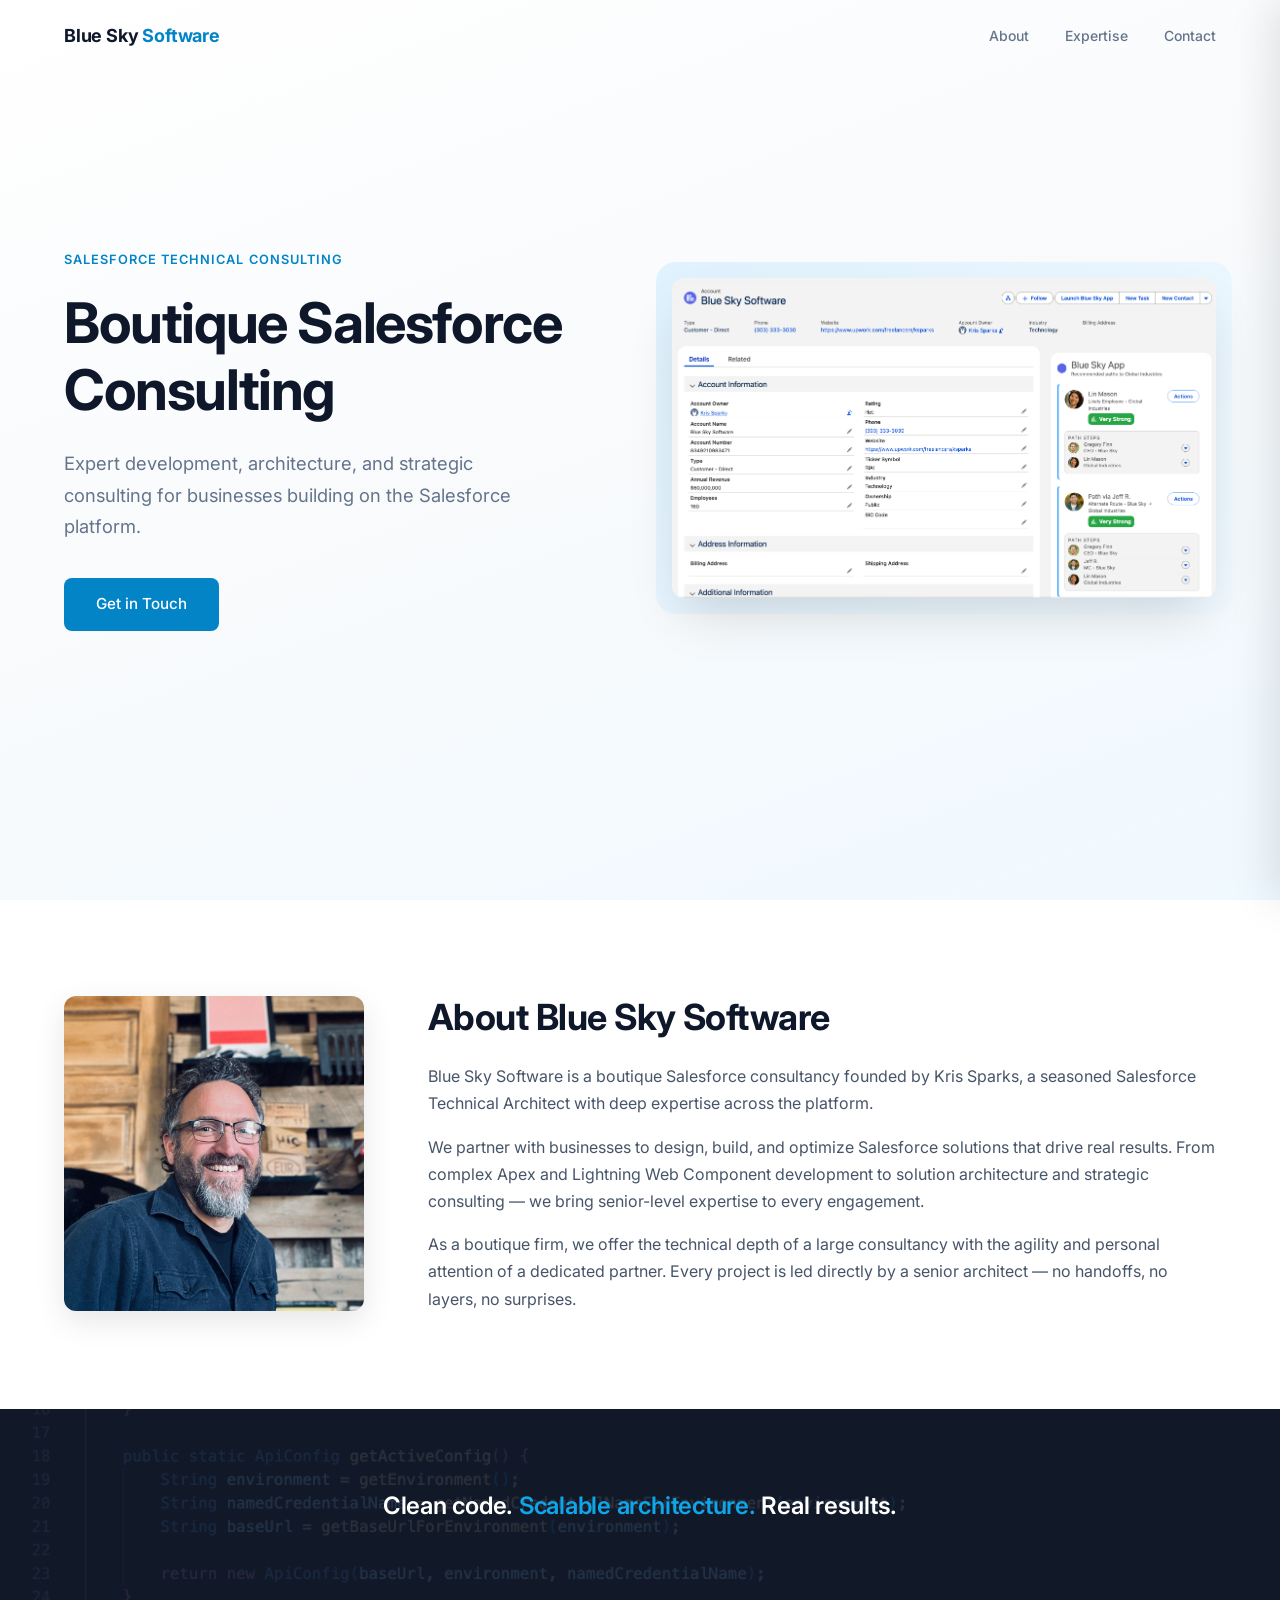
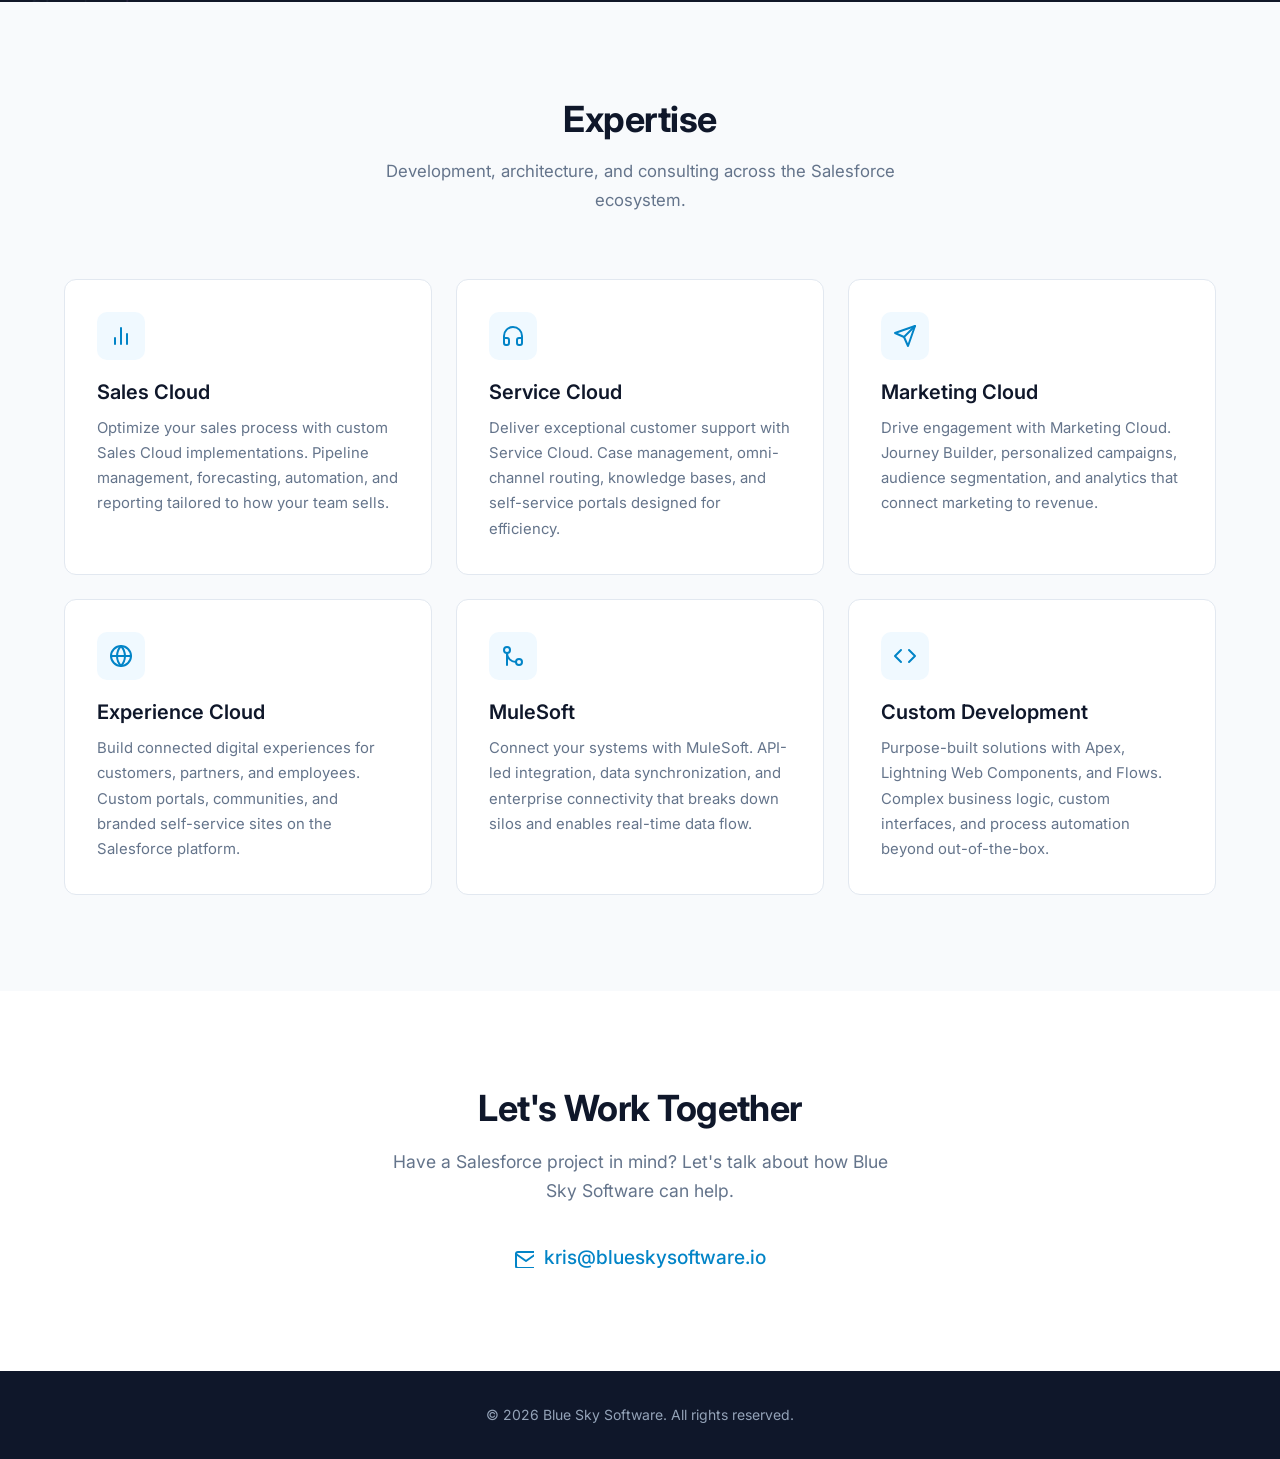
==== index.html @ ca23159e "Initial site — single-page Salesforce consulting site for GitHub Pages Co-Authored-By: Claude Opus 4" ====
<!DOCTYPE html>
<html lang="en">
<head>
  <meta charset="UTF-8">
  <meta name="viewport" content="width=device-width, initial-scale=1.0">
  <title>Blue Sky Software | Boutique Salesforce Consulting</title>
  <meta name="description" content="Blue Sky Software provides expert Salesforce development, architecture, and consulting. Specializing in Sales Cloud, Service Cloud, Marketing Cloud, Experience Cloud, and MuleSoft.">

  <!-- Open Graph -->
  <meta property="og:title" content="Blue Sky Software | Boutique Salesforce Consulting">
  <meta property="og:description" content="Expert Salesforce development, architecture, and consulting for the Salesforce platform.">
  <meta property="og:type" content="website">
  <meta property="og:url" content="https://blueskysoftware.io">

  <!-- Fonts -->
  <link rel="preconnect" href="https://fonts.googleapis.com">
  <link rel="preconnect" href="https://fonts.gstatic.com" crossorigin>
  <link href="https://fonts.googleapis.com/css2?family=Inter:wght@400;500;600;700&display=swap" rel="stylesheet">

  <!-- Styles -->
  <link rel="stylesheet" href="css/style.css">
</head>
<body>

  <!-- ===== NAVIGATION ===== -->
  <header class="site-header">
    <div class="nav-inner container">
      <a href="#" class="logo">Blue Sky <span>Software</span></a>
      <nav class="nav-links">
        <a href="#about">About</a>
        <a href="#services">Expertise</a>
        <a href="#contact">Contact</a>
      </nav>
      <button class="mobile-toggle" aria-label="Menu">
        <span></span>
        <span></span>
        <span></span>
      </button>
    </div>
  </header>

  <!-- Mobile Nav -->
  <div class="mobile-overlay"></div>
  <nav class="mobile-nav">
    <button class="mobile-nav-close" aria-label="Close menu">&times;</button>
    <a href="#about">About</a>
    <a href="#services">Expertise</a>
    <a href="#contact">Contact</a>
  </nav>

  <!-- ===== HERO ===== -->
  <section class="hero">
    <div class="container">
      <div class="hero-grid">
        <div class="hero-content">
          <span class="hero-label">Salesforce Technical Consulting</span>
          <h1>Boutique Salesforce Consulting</h1>
          <p>Expert development, architecture, and strategic consulting for businesses building on the Salesforce platform.</p>
          <a href="#contact" class="btn btn-primary">Get in Touch</a>
        </div>
        <div class="hero-image">
          <div class="hero-image-wrapper">
            <img src="images/lwc-app.png" alt="Custom Lightning Web Component built by Blue Sky Software" loading="eager">
          </div>
        </div>
      </div>
    </div>
  </section>

  <!-- ===== ABOUT ===== -->
  <section id="about" class="about">
    <div class="container">
      <div class="about-grid reveal">
        <div class="about-image">
          <img src="images/headshot.jpg" alt="Kris Sparks — Salesforce Technical Architect">
        </div>
        <div class="about-text">
          <h2>About Blue Sky Software</h2>
          <p>Blue Sky Software is a boutique Salesforce consultancy founded by Kris Sparks, a seasoned Salesforce Technical Architect with deep expertise across the platform.</p>
          <p>We partner with businesses to design, build, and optimize Salesforce solutions that drive real results. From complex Apex and Lightning Web Component development to solution architecture and strategic consulting — we bring senior-level expertise to every engagement.</p>
          <p>As a boutique firm, we offer the technical depth of a large consultancy with the agility and personal attention of a dedicated partner. Every project is led directly by a senior architect — no handoffs, no layers, no surprises.</p>
        </div>
      </div>
    </div>
  </section>

  <!-- ===== CODE STRIP ===== -->
  <section class="code-strip">
    <div class="container">
      <blockquote>Clean code. <span>Scalable architecture.</span> Real results.</blockquote>
    </div>
  </section>

  <!-- ===== SERVICES ===== -->
  <section id="services" class="services">
    <div class="container">
      <div class="section-header reveal">
        <h2>Expertise</h2>
        <p>Development, architecture, and consulting across the Salesforce ecosystem.</p>
      </div>
      <div class="services-grid">

        <!-- Sales Cloud -->
        <div class="service-card reveal">
          <div class="service-icon">
            <svg width="24" height="24" fill="none" stroke="currentColor" stroke-width="2" stroke-linecap="round" stroke-linejoin="round">
              <line x1="18" y1="20" x2="18" y2="10"></line>
              <line x1="12" y1="20" x2="12" y2="4"></line>
              <line x1="6" y1="20" x2="6" y2="14"></line>
            </svg>
          </div>
          <h3>Sales Cloud</h3>
          <p>Optimize your sales process with custom Sales Cloud implementations. Pipeline management, forecasting, automation, and reporting tailored to how your team sells.</p>
        </div>

        <!-- Service Cloud -->
        <div class="service-card reveal">
          <div class="service-icon">
            <svg width="24" height="24" fill="none" stroke="currentColor" stroke-width="2" stroke-linecap="round" stroke-linejoin="round">
              <path d="M3 18v-6a9 9 0 0 1 18 0v6"></path>
              <path d="M21 19a2 2 0 0 1-2 2h-1a2 2 0 0 1-2-2v-3a2 2 0 0 1 2-2h3zM3 19a2 2 0 0 0 2 2h1a2 2 0 0 0 2-2v-3a2 2 0 0 0-2-2H3z"></path>
            </svg>
          </div>
          <h3>Service Cloud</h3>
          <p>Deliver exceptional customer support with Service Cloud. Case management, omni-channel routing, knowledge bases, and self-service portals designed for efficiency.</p>
        </div>

        <!-- Marketing Cloud -->
        <div class="service-card reveal">
          <div class="service-icon">
            <svg width="24" height="24" fill="none" stroke="currentColor" stroke-width="2" stroke-linecap="round" stroke-linejoin="round">
              <line x1="22" y1="2" x2="11" y2="13"></line>
              <polygon points="22 2 15 22 11 13 2 9 22 2"></polygon>
            </svg>
          </div>
          <h3>Marketing Cloud</h3>
          <p>Drive engagement with Marketing Cloud. Journey Builder, personalized campaigns, audience segmentation, and analytics that connect marketing to revenue.</p>
        </div>

        <!-- Experience Cloud -->
        <div class="service-card reveal">
          <div class="service-icon">
            <svg width="24" height="24" fill="none" stroke="currentColor" stroke-width="2" stroke-linecap="round" stroke-linejoin="round">
              <circle cx="12" cy="12" r="10"></circle>
              <line x1="2" y1="12" x2="22" y2="12"></line>
              <path d="M12 2a15.3 15.3 0 0 1 4 10 15.3 15.3 0 0 1-4 10 15.3 15.3 0 0 1-4-10 15.3 15.3 0 0 1 4-10z"></path>
            </svg>
          </div>
          <h3>Experience Cloud</h3>
          <p>Build connected digital experiences for customers, partners, and employees. Custom portals, communities, and branded self-service sites on the Salesforce platform.</p>
        </div>

        <!-- MuleSoft -->
        <div class="service-card reveal">
          <div class="service-icon">
            <svg width="24" height="24" fill="none" stroke="currentColor" stroke-width="2" stroke-linecap="round" stroke-linejoin="round">
              <circle cx="18" cy="18" r="3"></circle>
              <circle cx="6" cy="6" r="3"></circle>
              <path d="M6 21V9a9 9 0 0 0 9 9"></path>
            </svg>
          </div>
          <h3>MuleSoft</h3>
          <p>Connect your systems with MuleSoft. API-led integration, data synchronization, and enterprise connectivity that breaks down silos and enables real-time data flow.</p>
        </div>

        <!-- Custom Development -->
        <div class="service-card reveal">
          <div class="service-icon">
            <svg width="24" height="24" fill="none" stroke="currentColor" stroke-width="2" stroke-linecap="round" stroke-linejoin="round">
              <polyline points="16 18 22 12 16 6"></polyline>
              <polyline points="8 6 2 12 8 18"></polyline>
            </svg>
          </div>
          <h3>Custom Development</h3>
          <p>Purpose-built solutions with Apex, Lightning Web Components, and Flows. Complex business logic, custom interfaces, and process automation beyond out-of-the-box.</p>
        </div>

      </div>
    </div>
  </section>

  <!-- ===== CONTACT ===== -->
  <section id="contact" class="contact">
    <div class="container">
      <div class="reveal">
        <h2>Let's Work Together</h2>
        <p class="contact-subtitle">Have a Salesforce project in mind? Let's talk about how Blue Sky Software can help.</p>
        <a href="#" class="email-link" id="email-link">
          <svg width="20" height="20" fill="none" stroke="currentColor" stroke-width="2" stroke-linecap="round" stroke-linejoin="round">
            <path d="M4 4h16c1.1 0 2 .9 2 2v12c0 1.1-.9 2-2 2H4c-1.1 0-2-.9-2-2V6c0-1.1.9-2 2-2z"></path>
            <polyline points="22,6 12,13 2,6"></polyline>
          </svg>
          <span>Loading...</span>
        </a>
      </div>
    </div>
  </section>

  <!-- ===== FOOTER ===== -->
  <footer class="site-footer">
    <div class="container">
      <p>&copy; 2026 Blue Sky Software. All rights reserved.</p>
    </div>
  </footer>

  <!-- ===== SCRIPTS ===== -->
  <script>
    // Email obfuscation — renders via JS so bots can't scrape it from HTML source
    (function () {
      var el = document.getElementById('email-link');
      var u = 'kris';
      var d = 'blueskysoftware.io';
      var addr = u + '@' + d;
      el.href = 'mailto:' + addr;
      el.querySelector('span').textContent = addr;
    })();

    // Nav scroll behavior — transparent on top, solid on scroll
    var header = document.querySelector('.site-header');

    function updateNav() {
      if (window.scrollY > 50) {
        header.classList.add('scrolled');
      } else {
        header.classList.remove('scrolled');
      }
    }

    window.addEventListener('scroll', updateNav, { passive: true });
    updateNav();

    // Mobile menu
    var mobileToggle = document.querySelector('.mobile-toggle');
    var mobileNav = document.querySelector('.mobile-nav');
    var mobileOverlay = document.querySelector('.mobile-overlay');
    var mobileClose = document.querySelector('.mobile-nav-close');

    function openMenu() {
      mobileNav.classList.add('active');
      mobileOverlay.classList.add('active');
      document.body.style.overflow = 'hidden';
    }

    function closeMenu() {
      mobileNav.classList.remove('active');
      mobileOverlay.classList.remove('active');
      document.body.style.overflow = '';
    }

    mobileToggle.addEventListener('click', openMenu);
    mobileOverlay.addEventListener('click', closeMenu);
    mobileClose.addEventListener('click', closeMenu);
    mobileNav.querySelectorAll('a').forEach(function (link) {
      link.addEventListener('click', closeMenu);
    });

    // Scroll reveal — fades elements in as they enter the viewport
    var reveals = document.querySelectorAll('.reveal');

    var observer = new IntersectionObserver(function (entries) {
      entries.forEach(function (entry) {
        if (entry.isIntersecting) {
          entry.target.classList.add('visible');
          observer.unobserve(entry.target);
        }
      });
    }, {
      threshold: 0.15,
      rootMargin: '0px 0px -50px 0px'
    });

    reveals.forEach(function (el) {
      observer.observe(el);
    });
  </script>

</body>
</html>
---- css/style.css ----
/* =========================================
   Blue Sky Software
   ========================================= */

/* ----- Reset & Base ----- */
*,
*::before,
*::after {
  box-sizing: border-box;
  margin: 0;
  padding: 0;
}

html {
  scroll-behavior: smooth;
  -webkit-font-smoothing: antialiased;
  -moz-osx-font-smoothing: grayscale;
}

body {
  font-family: 'Inter', -apple-system, BlinkMacSystemFont, 'Segoe UI', sans-serif;
  color: var(--slate-700);
  line-height: 1.6;
  overflow-x: hidden;
}

img {
  max-width: 100%;
  height: auto;
  display: block;
}

a {
  text-decoration: none;
  color: inherit;
}

ul {
  list-style: none;
}

/* ----- Custom Properties ----- */
:root {
  --blue-50: #f0f9ff;
  --blue-100: #e0f2fe;
  --blue-200: #bae6fd;
  --blue-500: #0ea5e9;
  --blue-600: #0284c7;
  --blue-700: #0369a1;
  --slate-50: #f8fafc;
  --slate-100: #f1f5f9;
  --slate-200: #e2e8f0;
  --slate-300: #cbd5e1;
  --slate-400: #94a3b8;
  --slate-500: #64748b;
  --slate-600: #475569;
  --slate-700: #334155;
  --slate-800: #1e293b;
  --slate-900: #0f172a;
  --slate-950: #020617;
}

/* ----- Typography ----- */
h1, h2, h3, h4 {
  color: var(--slate-900);
  line-height: 1.2;
  font-weight: 700;
}

h1 {
  font-size: 3.5rem;
  letter-spacing: -0.025em;
}

h2 {
  font-size: 2.25rem;
  letter-spacing: -0.015em;
}

h3 {
  font-size: 1.25rem;
  font-weight: 600;
}

p {
  line-height: 1.7;
}

/* ----- Layout ----- */
.container {
  max-width: 1200px;
  margin: 0 auto;
  padding: 0 24px;
}

section {
  padding: 96px 0;
}

/* ----- Button ----- */
.btn {
  display: inline-block;
  padding: 14px 32px;
  border-radius: 8px;
  font-size: 0.95rem;
  font-weight: 500;
  font-family: inherit;
  cursor: pointer;
  border: none;
  transition: all 0.2s ease;
}

.btn-primary {
  background: var(--blue-600);
  color: #fff;
}

.btn-primary:hover {
  background: var(--blue-700);
  transform: translateY(-1px);
  box-shadow: 0 4px 14px rgba(2, 132, 199, 0.35);
}

/* =========================================
   NAVIGATION
   ========================================= */
.site-header {
  position: fixed;
  top: 0;
  left: 0;
  right: 0;
  z-index: 100;
  transition: background 0.3s ease, box-shadow 0.3s ease;
}

.site-header.scrolled {
  background: rgba(255, 255, 255, 0.95);
  backdrop-filter: blur(12px);
  -webkit-backdrop-filter: blur(12px);
  box-shadow: 0 1px 3px rgba(0, 0, 0, 0.08);
}

.nav-inner {
  display: flex;
  align-items: center;
  justify-content: space-between;
  height: 72px;
}

.logo {
  font-size: 1.125rem;
  font-weight: 700;
  color: var(--slate-900);
  letter-spacing: -0.01em;
}

.logo span {
  color: var(--blue-600);
}

.nav-links {
  display: flex;
  align-items: center;
  gap: 36px;
}

.nav-links a {
  font-size: 0.875rem;
  font-weight: 500;
  color: var(--slate-500);
  transition: color 0.2s;
}

.nav-links a:hover {
  color: var(--blue-600);
}

/* Mobile Nav Toggle */
.mobile-toggle {
  display: none;
  background: none;
  border: none;
  cursor: pointer;
  padding: 8px;
  flex-direction: column;
  gap: 5px;
}

.mobile-toggle span {
  display: block;
  width: 22px;
  height: 2px;
  background: var(--slate-700);
  border-radius: 2px;
  transition: all 0.3s ease;
}

/* Mobile Nav Panel */
.mobile-nav {
  position: fixed;
  top: 0;
  right: 0;
  bottom: 0;
  width: 280px;
  background: #fff;
  box-shadow: -10px 0 40px rgba(0, 0, 0, 0.1);
  transform: translateX(100%);
  transition: transform 0.3s ease;
  z-index: 201;
  padding: 80px 32px 32px;
}

.mobile-nav.active {
  transform: translateX(0);
}

.mobile-nav a {
  display: block;
  padding: 16px 0;
  font-size: 1.1rem;
  font-weight: 500;
  color: var(--slate-700);
  border-bottom: 1px solid var(--slate-100);
}

.mobile-nav a:hover {
  color: var(--blue-600);
}

.mobile-overlay {
  position: fixed;
  inset: 0;
  background: rgba(0, 0, 0, 0.25);
  opacity: 0;
  visibility: hidden;
  transition: all 0.3s ease;
  z-index: 200;
}

.mobile-overlay.active {
  opacity: 1;
  visibility: visible;
}

.mobile-nav-close {
  position: absolute;
  top: 24px;
  right: 24px;
  background: none;
  border: none;
  cursor: pointer;
  padding: 8px;
  color: var(--slate-400);
  font-size: 1.5rem;
  line-height: 1;
}

/* =========================================
   HERO
   ========================================= */
.hero {
  min-height: 100vh;
  display: flex;
  align-items: center;
  padding-top: 72px;
  background: linear-gradient(160deg, #ffffff 0%, var(--slate-50) 50%, var(--blue-50) 100%);
  overflow: hidden;
}

.hero-grid {
  display: grid;
  grid-template-columns: 1fr 1fr;
  gap: 64px;
  align-items: center;
}

.hero-content {
  animation: fadeInUp 0.8s ease-out;
}

.hero-label {
  display: inline-block;
  font-size: 0.8rem;
  font-weight: 600;
  letter-spacing: 0.08em;
  text-transform: uppercase;
  color: var(--blue-600);
  margin-bottom: 20px;
}

.hero h1 {
  margin-bottom: 24px;
}

.hero p {
  font-size: 1.15rem;
  color: var(--slate-500);
  max-width: 480px;
  margin-bottom: 36px;
}

.hero-image {
  animation: fadeInUp 0.8s ease-out 0.15s both;
}

.hero-image-wrapper {
  position: relative;
}

.hero-image-wrapper::before {
  content: '';
  position: absolute;
  top: -16px;
  right: -16px;
  bottom: -16px;
  left: -16px;
  background: linear-gradient(135deg, var(--blue-100) 0%, var(--blue-50) 100%);
  border-radius: 20px;
  z-index: 0;
}

.hero-image-wrapper img {
  position: relative;
  z-index: 1;
  border-radius: 12px;
  box-shadow: 0 25px 50px -12px rgba(0, 0, 0, 0.15);
}

/* =========================================
   ABOUT
   ========================================= */
.about {
  background: #fff;
}

.about-grid {
  display: grid;
  grid-template-columns: 300px 1fr;
  gap: 64px;
  align-items: start;
}

.about-image img {
  border-radius: 12px;
  box-shadow: 0 10px 30px rgba(0, 0, 0, 0.1);
}

.about-text h2 {
  margin-bottom: 24px;
}

.about-text p {
  color: var(--slate-600);
  margin-bottom: 16px;
}

.about-text p:last-child {
  margin-bottom: 0;
}

/* =========================================
   CODE STRIP
   ========================================= */
.code-strip {
  position: relative;
  padding: 80px 0;
  background: var(--slate-900) url('../images/apex-code.png') left 30%/cover no-repeat;
  overflow: hidden;
}

.code-strip::before {
  content: '';
  position: absolute;
  inset: 0;
  background: rgba(15, 23, 42, 0.87);
}

.code-strip .container {
  position: relative;
  z-index: 1;
  text-align: center;
}

.code-strip blockquote {
  color: #fff;
  font-size: 1.5rem;
  font-weight: 600;
  letter-spacing: -0.01em;
  line-height: 1.4;
}

.code-strip blockquote span {
  color: var(--blue-500);
}

/* =========================================
   SERVICES
   ========================================= */
.services {
  background: var(--slate-50);
}

.section-header {
  text-align: center;
  max-width: 600px;
  margin: 0 auto 64px;
}

.section-header h2 {
  margin-bottom: 16px;
}

.section-header p {
  color: var(--slate-500);
  font-size: 1.05rem;
}

.services-grid {
  display: grid;
  grid-template-columns: repeat(3, 1fr);
  gap: 24px;
}

.service-card {
  background: #fff;
  padding: 32px;
  border-radius: 12px;
  border: 1px solid var(--slate-200);
  transition: all 0.25s ease;
}

.service-card:hover {
  border-color: var(--blue-200);
  box-shadow: 0 10px 30px rgba(0, 0, 0, 0.06);
  transform: translateY(-3px);
}

.service-icon {
  width: 48px;
  height: 48px;
  border-radius: 10px;
  display: flex;
  align-items: center;
  justify-content: center;
  background: var(--blue-50);
  color: var(--blue-600);
  margin-bottom: 20px;
}

.service-card h3 {
  margin-bottom: 12px;
}

.service-card p {
  color: var(--slate-500);
  font-size: 0.93rem;
  line-height: 1.7;
}

/* Service card stagger animation */
.services-grid .service-card:nth-child(1) { transition-delay: 0ms; }
.services-grid .service-card:nth-child(2) { transition-delay: 80ms; }
.services-grid .service-card:nth-child(3) { transition-delay: 160ms; }
.services-grid .service-card:nth-child(4) { transition-delay: 240ms; }
.services-grid .service-card:nth-child(5) { transition-delay: 320ms; }
.services-grid .service-card:nth-child(6) { transition-delay: 400ms; }

/* =========================================
   CONTACT
   ========================================= */
.contact {
  background: #fff;
  text-align: center;
}

.contact h2 {
  margin-bottom: 16px;
}

.contact-subtitle {
  color: var(--slate-500);
  font-size: 1.1rem;
  max-width: 500px;
  margin: 0 auto 36px;
}

.email-link {
  display: inline-flex;
  align-items: center;
  gap: 10px;
  font-size: 1.2rem;
  font-weight: 500;
  color: var(--blue-600);
  transition: color 0.2s;
}

.email-link:hover {
  color: var(--blue-700);
}

.email-link svg {
  flex-shrink: 0;
}

/* =========================================
   FOOTER
   ========================================= */
.site-footer {
  background: var(--slate-900);
  color: var(--slate-400);
  padding: 32px 0;
  text-align: center;
  font-size: 0.875rem;
}

/* =========================================
   ANIMATIONS
   ========================================= */
@keyframes fadeInUp {
  from {
    opacity: 0;
    transform: translateY(30px);
  }
  to {
    opacity: 1;
    transform: translateY(0);
  }
}

.reveal {
  opacity: 0;
  transform: translateY(24px);
  transition: opacity 0.7s ease, transform 0.7s ease;
}

.reveal.visible {
  opacity: 1;
  transform: translateY(0);
}

/* =========================================
   RESPONSIVE
   ========================================= */
@media (max-width: 1024px) {
  h1 {
    font-size: 2.75rem;
  }

  .hero-grid {
    grid-template-columns: 1fr;
    text-align: center;
    gap: 48px;
  }

  .hero p {
    margin-left: auto;
    margin-right: auto;
  }

  .hero-image {
    max-width: 560px;
    margin: 0 auto;
  }

  .about-grid {
    grid-template-columns: 1fr;
    text-align: center;
    gap: 40px;
  }

  .about-image {
    max-width: 280px;
    margin: 0 auto;
  }

  .services-grid {
    grid-template-columns: repeat(2, 1fr);
  }
}

@media (max-width: 768px) {
  h1 {
    font-size: 2.25rem;
  }

  h2 {
    font-size: 1.75rem;
  }

  section {
    padding: 64px 0;
  }

  .nav-links {
    display: none;
  }

  .mobile-toggle {
    display: flex;
  }

  .hero {
    min-height: auto;
    padding-top: 120px;
    padding-bottom: 64px;
  }

  .hero-grid {
    gap: 40px;
  }

  .services-grid {
    grid-template-columns: 1fr;
  }

  .code-strip {
    padding: 56px 0;
  }

  .code-strip blockquote {
    font-size: 1.2rem;
  }
}

@media (max-width: 480px) {
  h1 {
    font-size: 1.875rem;
  }

  .container {
    padding: 0 16px;
  }

  .service-card {
    padding: 24px;
  }
}
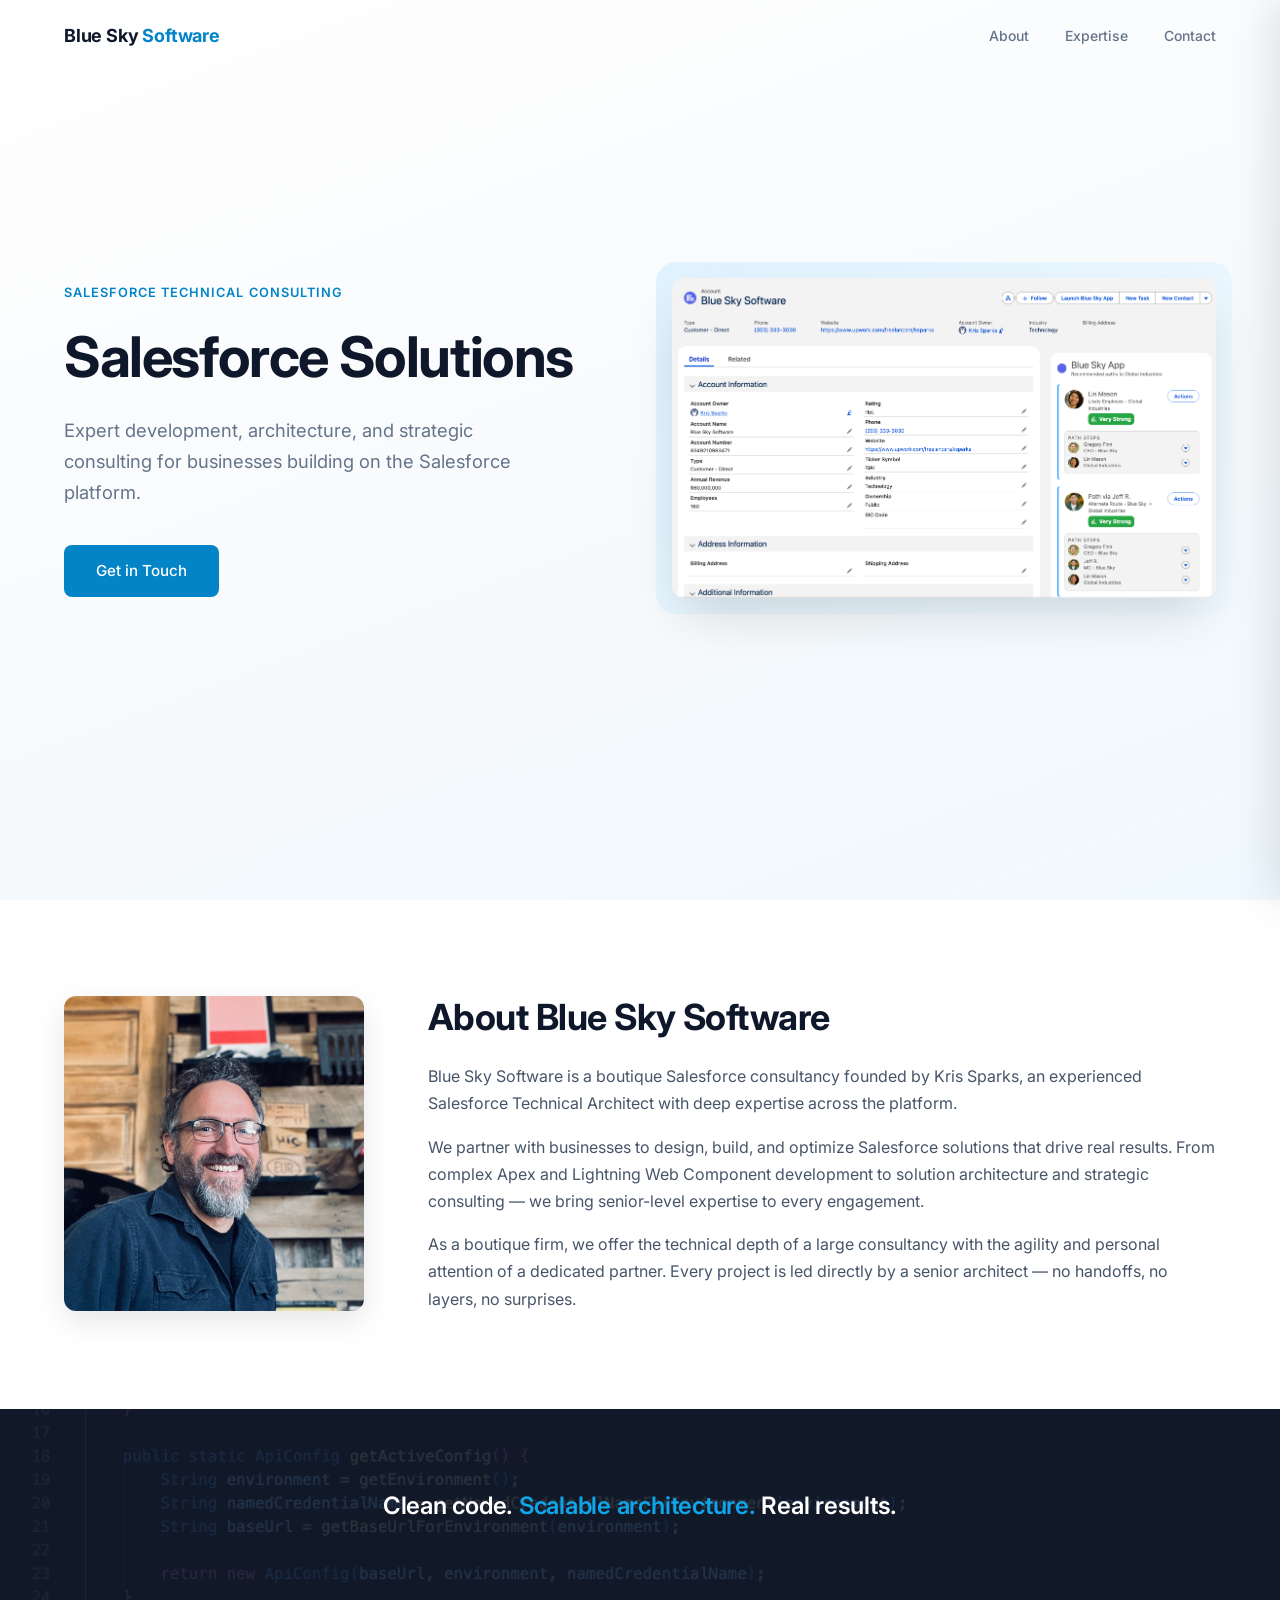
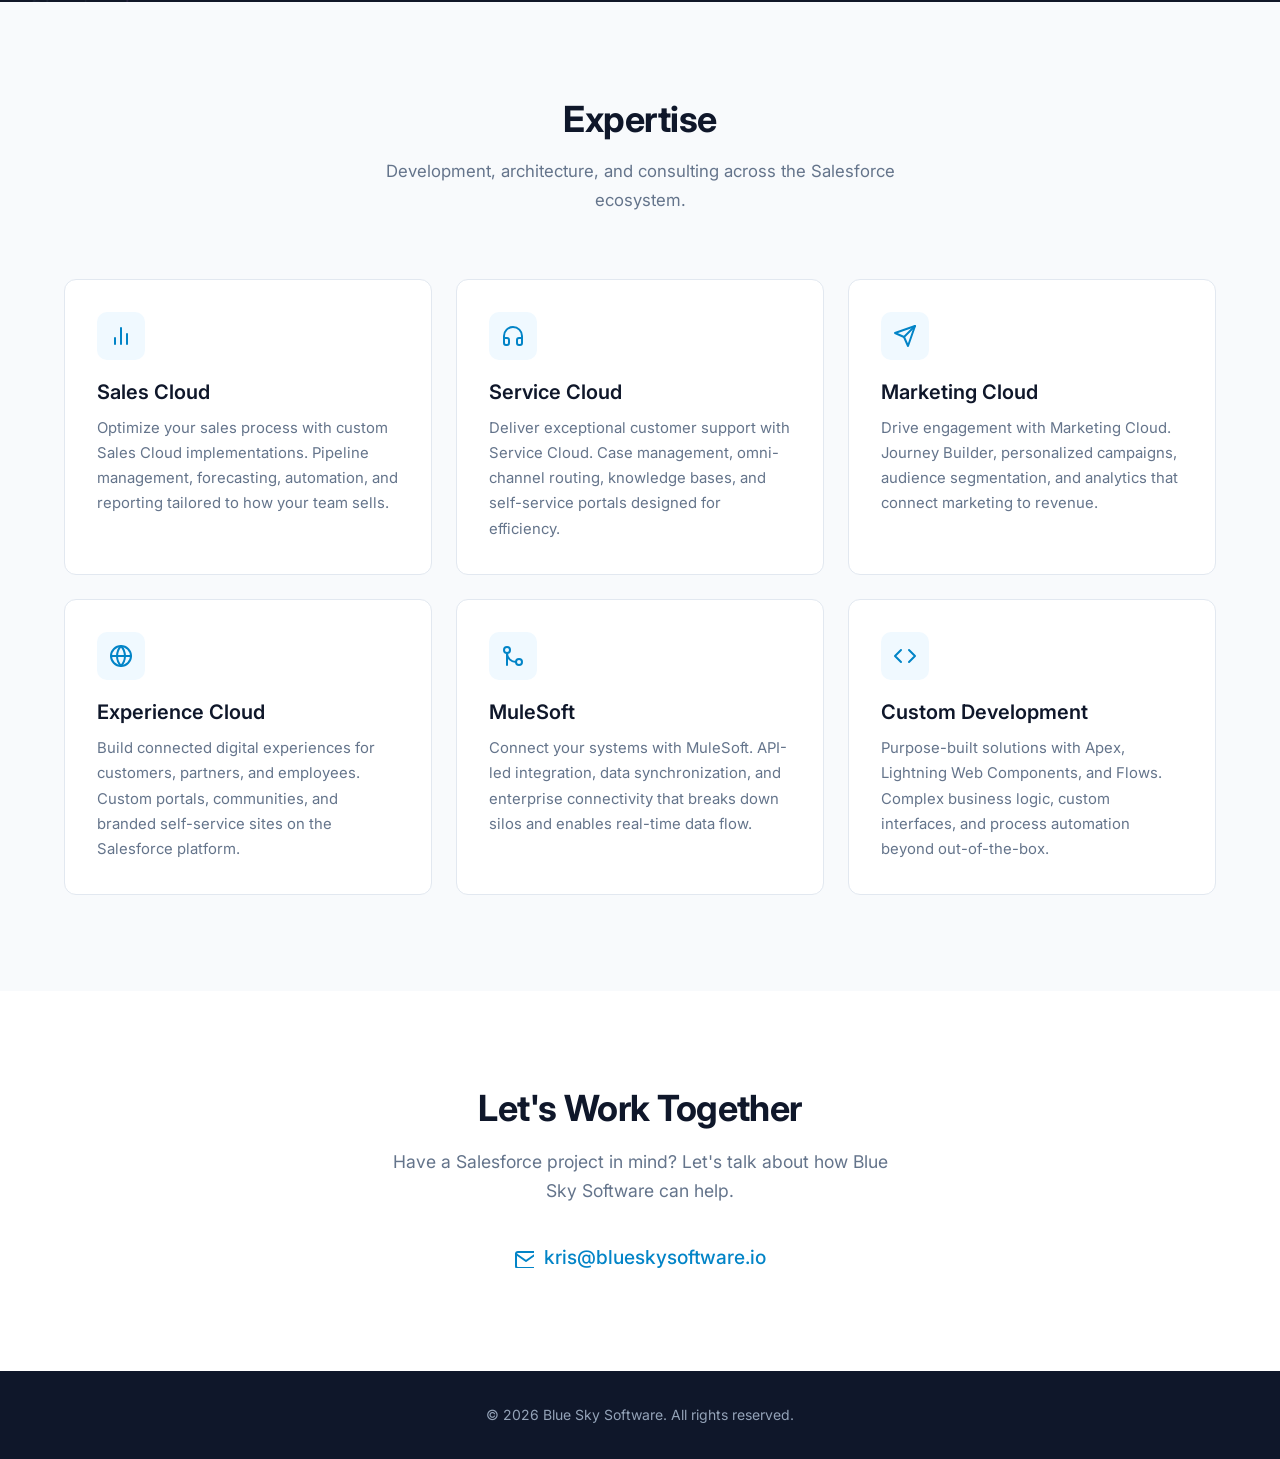
==== commit cd5b1cc3: "Update hero headline and replace seasoned with experienced Co-Authored-By: Claude Opus 4.6 <noreply@" ====
--- a/index.html
+++ b/index.html
@@ -54,7 +54,7 @@
       <div class="hero-grid">
         <div class="hero-content">
           <span class="hero-label">Salesforce Technical Consulting</span>
-          <h1>Boutique Salesforce Consulting</h1>
+          <h1>Salesforce Solutions</h1>
           <p>Expert development, architecture, and strategic consulting for businesses building on the Salesforce platform.</p>
           <a href="#contact" class="btn btn-primary">Get in Touch</a>
         </div>
@@ -76,7 +76,7 @@
         </div>
         <div class="about-text">
           <h2>About Blue Sky Software</h2>
-          <p>Blue Sky Software is a boutique Salesforce consultancy founded by Kris Sparks, a seasoned Salesforce Technical Architect with deep expertise across the platform.</p>
+          <p>Blue Sky Software is a boutique Salesforce consultancy founded by Kris Sparks, an experienced Salesforce Technical Architect with deep expertise across the platform.</p>
           <p>We partner with businesses to design, build, and optimize Salesforce solutions that drive real results. From complex Apex and Lightning Web Component development to solution architecture and strategic consulting — we bring senior-level expertise to every engagement.</p>
           <p>As a boutique firm, we offer the technical depth of a large consultancy with the agility and personal attention of a dedicated partner. Every project is led directly by a senior architect — no handoffs, no layers, no surprises.</p>
         </div>
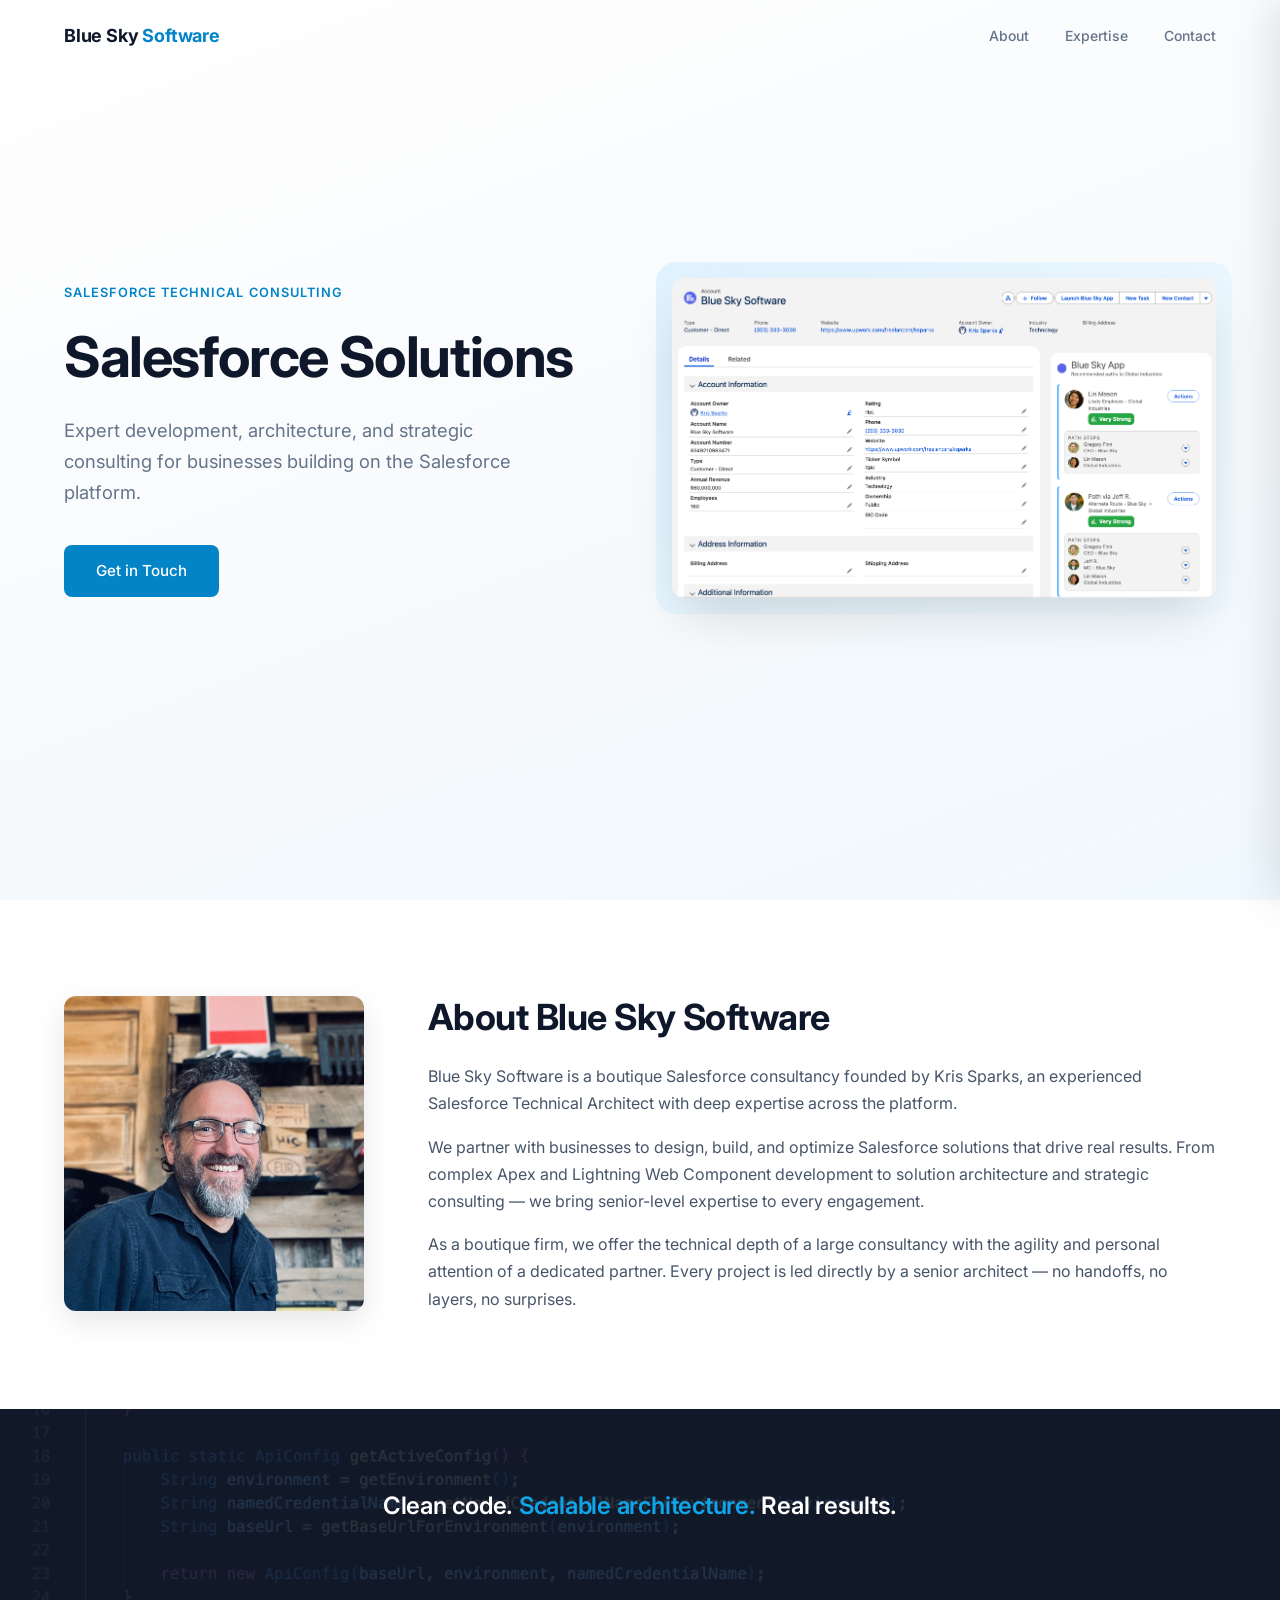
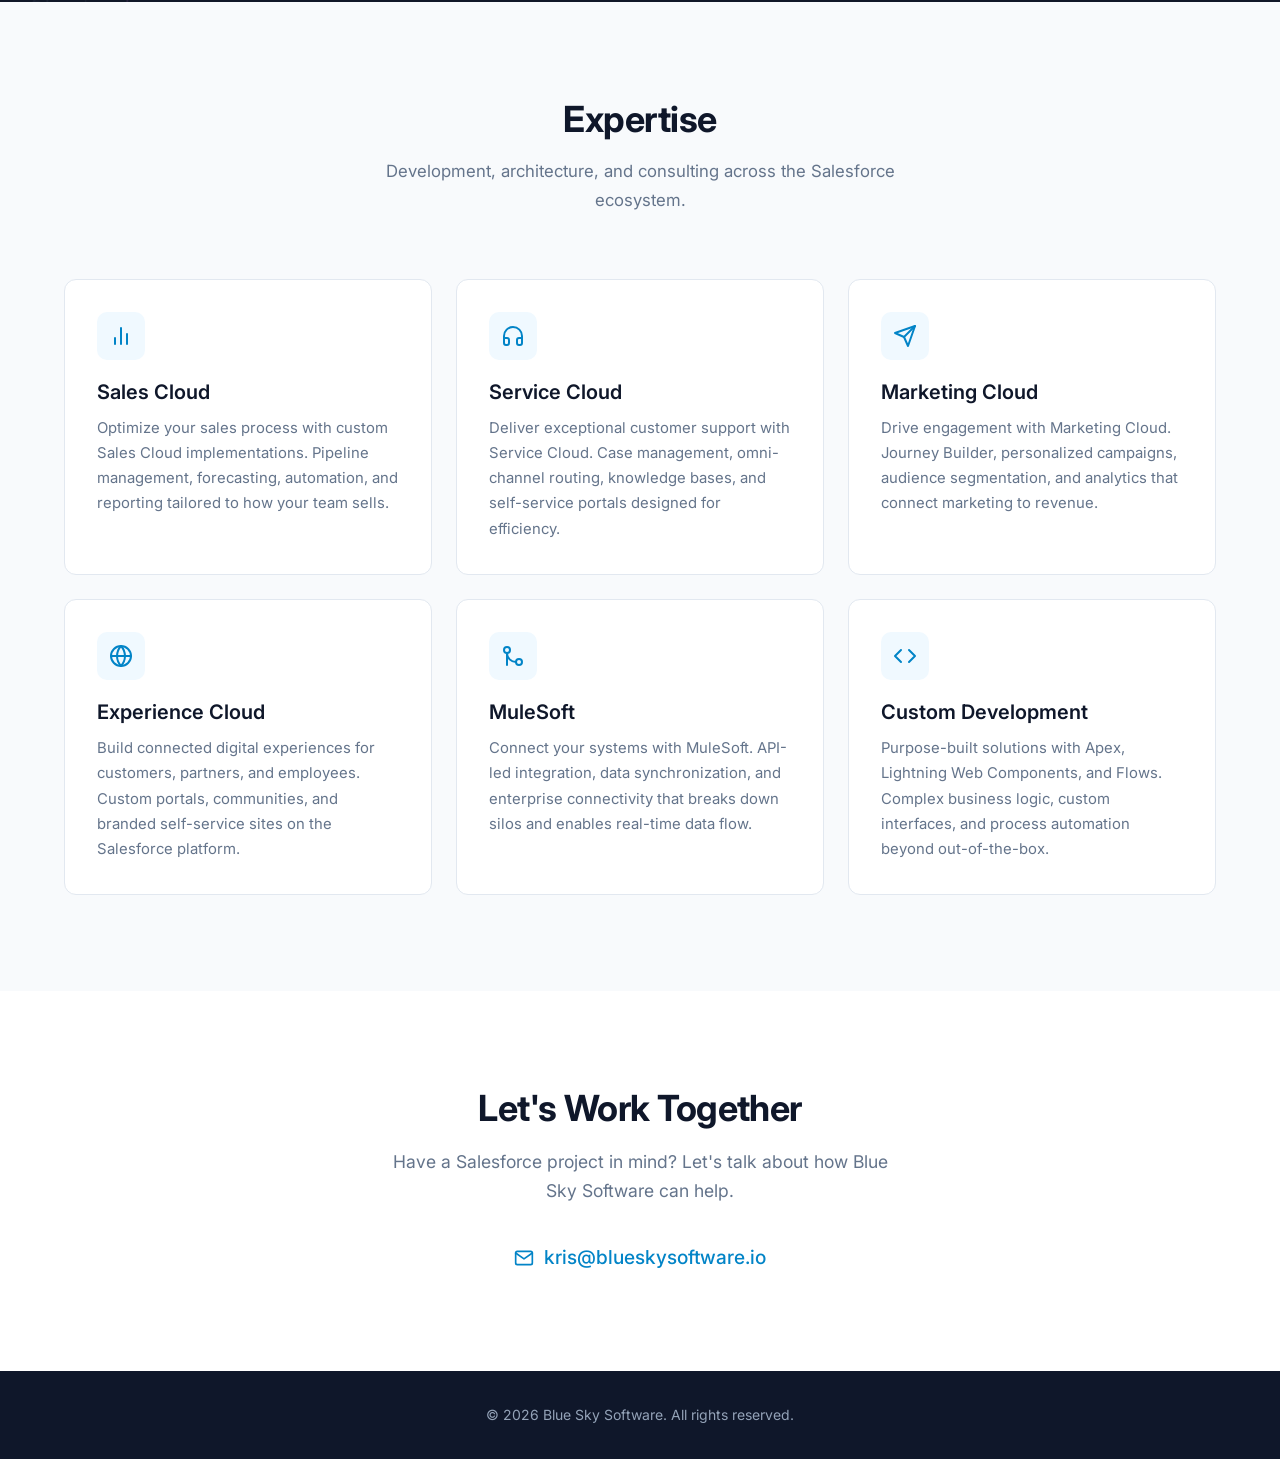
==== commit 2093b9bf: "Fix clipped envelope icon in contact section Co-Authored-By: Claude Opus 4.6 <noreply@anthropic.com>" ====
--- a/index.html
+++ b/index.html
@@ -186,7 +186,7 @@
         <h2>Let's Work Together</h2>
         <p class="contact-subtitle">Have a Salesforce project in mind? Let's talk about how Blue Sky Software can help.</p>
         <a href="#" class="email-link" id="email-link">
-          <svg width="20" height="20" fill="none" stroke="currentColor" stroke-width="2" stroke-linecap="round" stroke-linejoin="round">
+          <svg width="20" height="20" viewBox="0 0 24 24" fill="none" stroke="currentColor" stroke-width="2" stroke-linecap="round" stroke-linejoin="round">
             <path d="M4 4h16c1.1 0 2 .9 2 2v12c0 1.1-.9 2-2 2H4c-1.1 0-2-.9-2-2V6c0-1.1.9-2 2-2z"></path>
             <polyline points="22,6 12,13 2,6"></polyline>
           </svg>
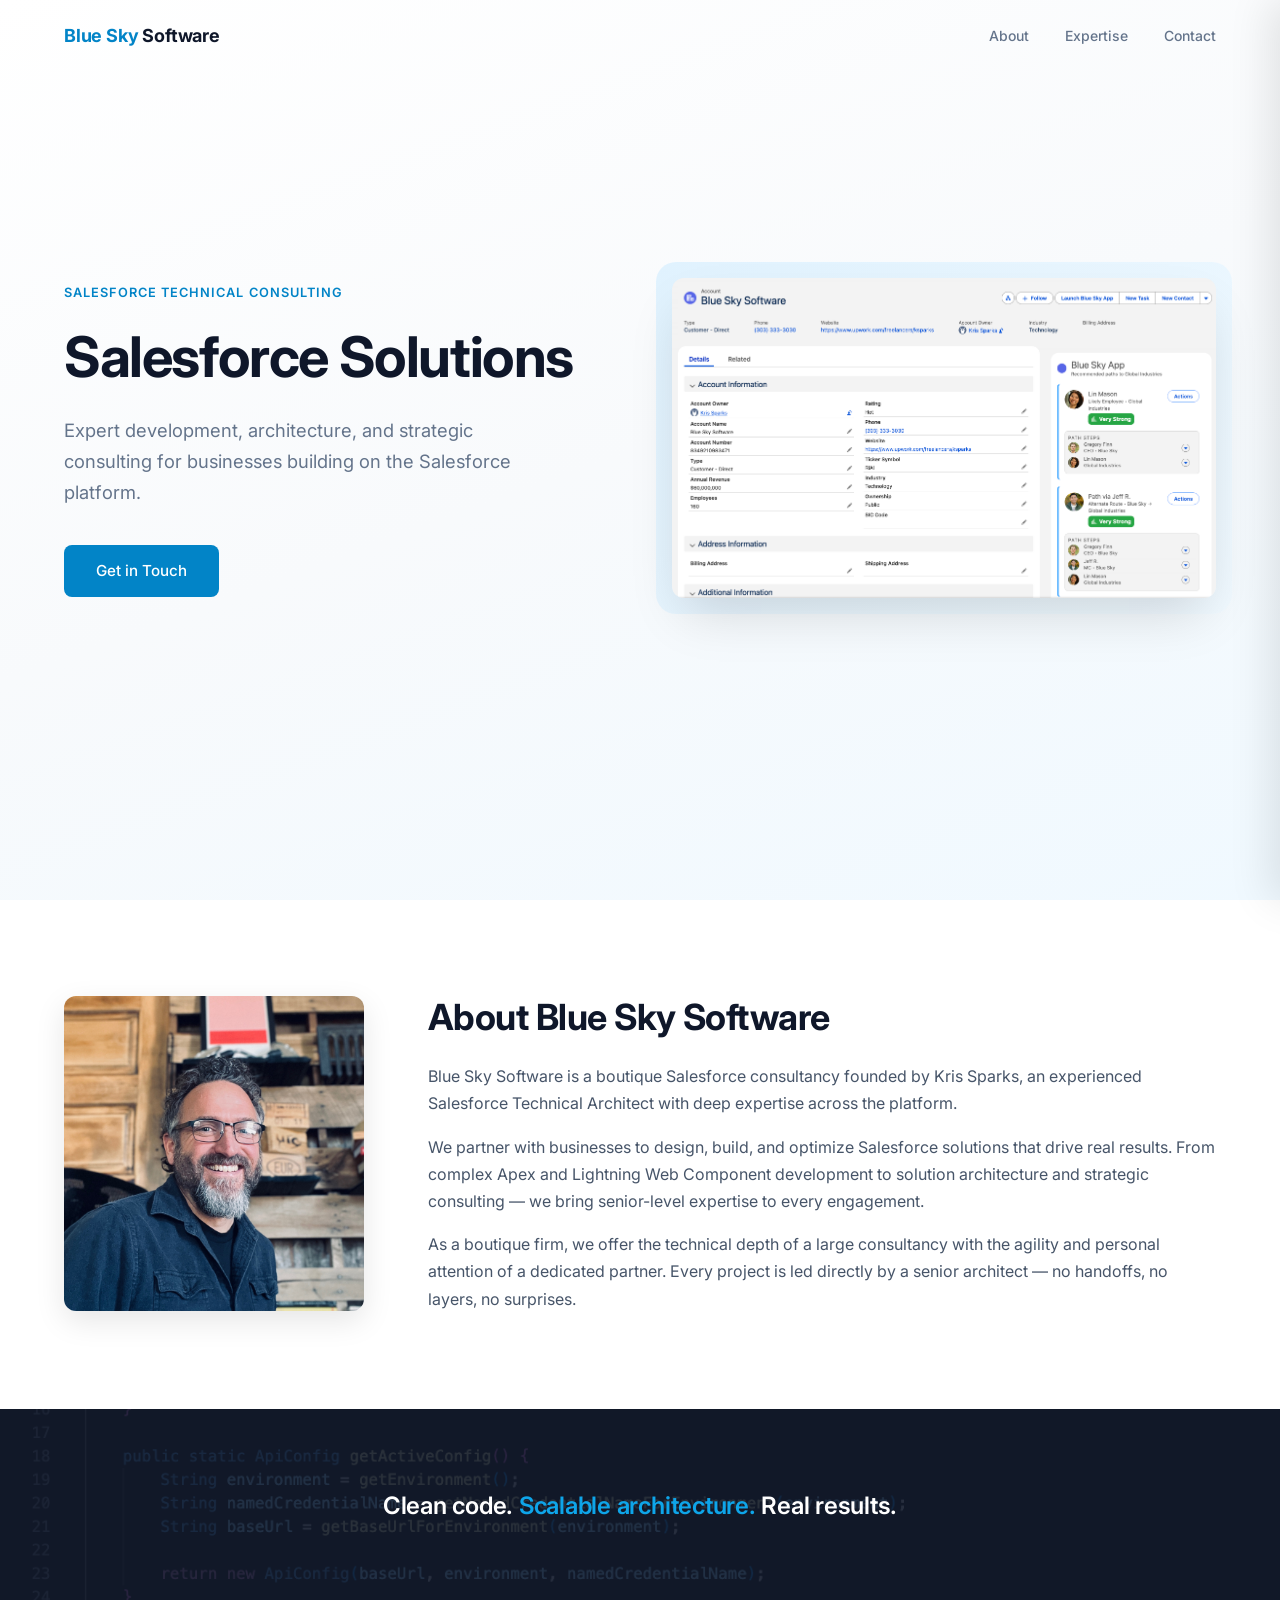
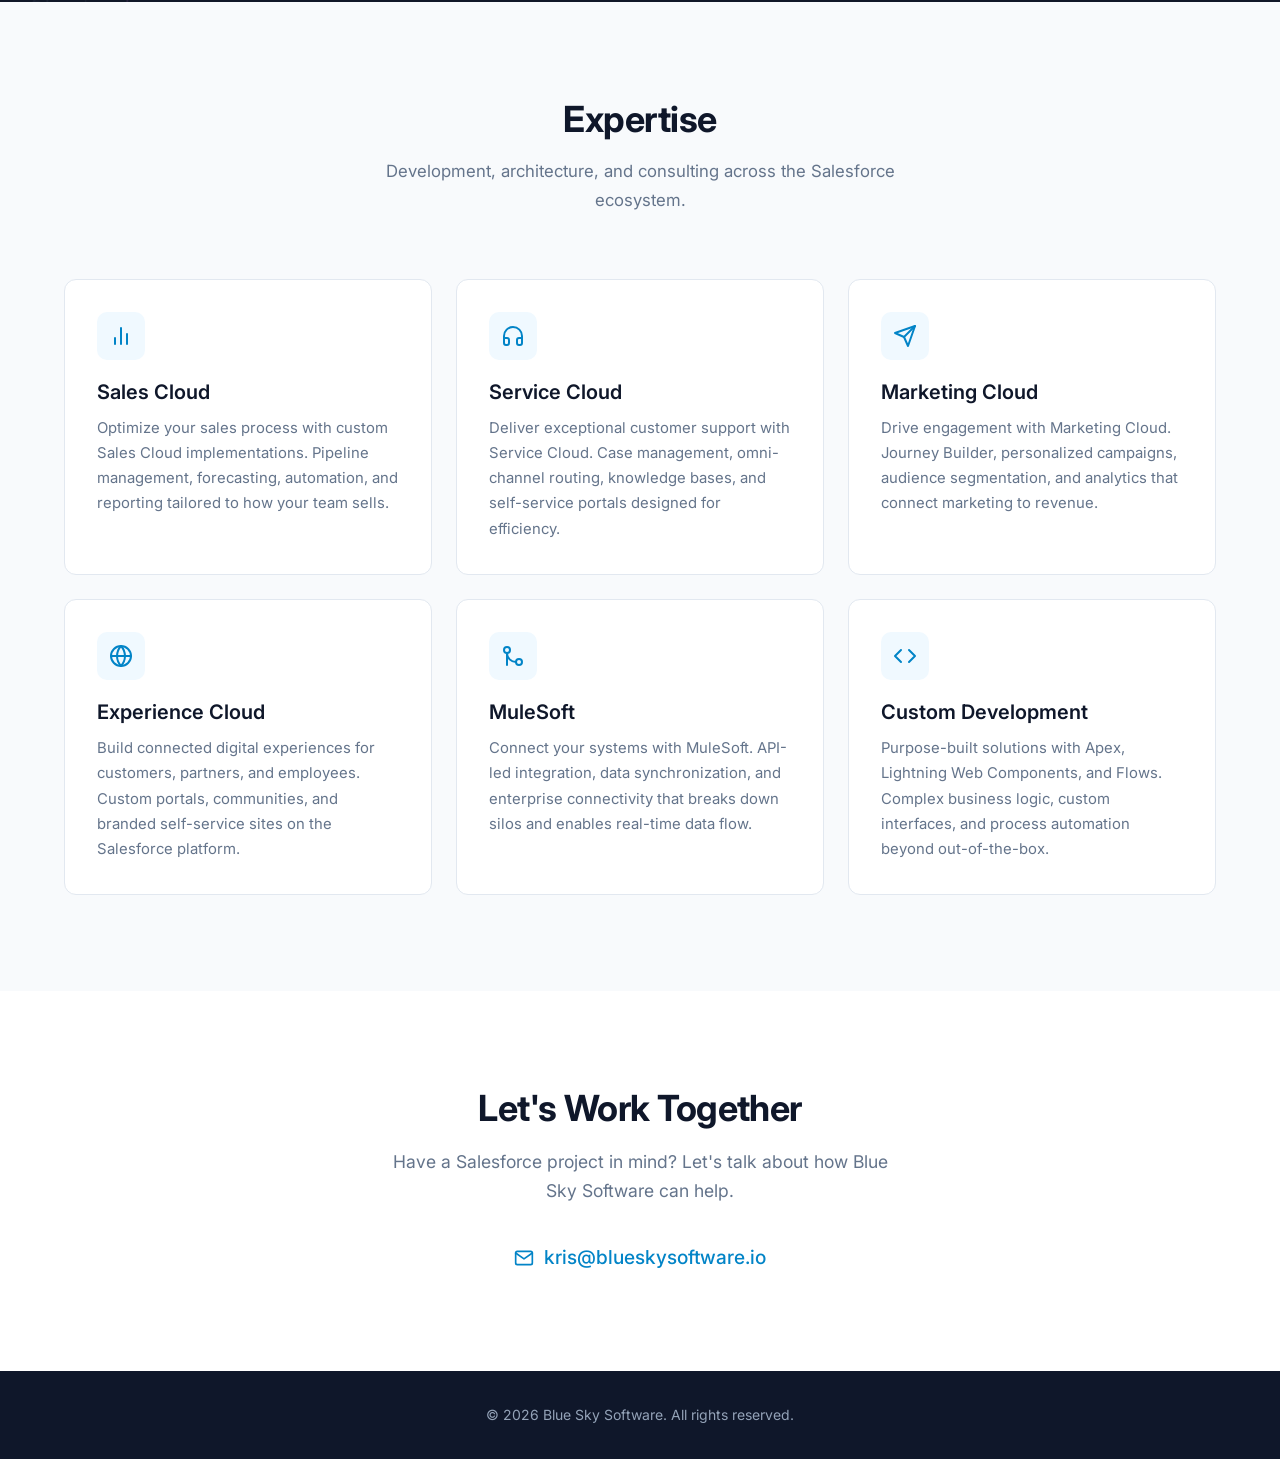
==== commit 317d8f61: "generate svg logo Co-Authored-By: Claude Opus 4.6 <noreply@anthropic.com>" ====
--- a/index.html
+++ b/index.html
@@ -3,14 +3,17 @@
 <head>
   <meta charset="UTF-8">
   <meta name="viewport" content="width=device-width, initial-scale=1.0">
-  <title>Blue Sky Software | Boutique Salesforce Consulting</title>
+  <title>Blue Sky Software | Salesforce Consulting</title>
   <meta name="description" content="Blue Sky Software provides expert Salesforce development, architecture, and consulting. Specializing in Sales Cloud, Service Cloud, Marketing Cloud, Experience Cloud, and MuleSoft.">
 
   <!-- Open Graph -->
-  <meta property="og:title" content="Blue Sky Software | Boutique Salesforce Consulting">
+  <meta property="og:title" content="Blue Sky Software | Salesforce Consulting">
   <meta property="og:description" content="Expert Salesforce development, architecture, and consulting for the Salesforce platform.">
   <meta property="og:type" content="website">
   <meta property="og:url" content="https://blueskysoftware.io">
+
+  <!-- Favicon -->
+  <link rel="icon" type="image/svg+xml" href="images/favicon.svg">
 
   <!-- Fonts -->
   <link rel="preconnect" href="https://fonts.googleapis.com">
@@ -25,7 +28,7 @@
   <!-- ===== NAVIGATION ===== -->
   <header class="site-header">
     <div class="nav-inner container">
-      <a href="#" class="logo">Blue Sky <span>Software</span></a>
+      <a href="#" class="logo"><span>Blue Sky</span> Software</a>
       <nav class="nav-links">
         <a href="#about">About</a>
         <a href="#services">Expertise</a>
--- a/css/style.css
+++ b/css/style.css
@@ -154,6 +154,10 @@
   letter-spacing: -0.01em;
 }
 
+.logo {
+  color: var(--slate-900);
+}
+
 .logo span {
   color: var(--blue-600);
 }
